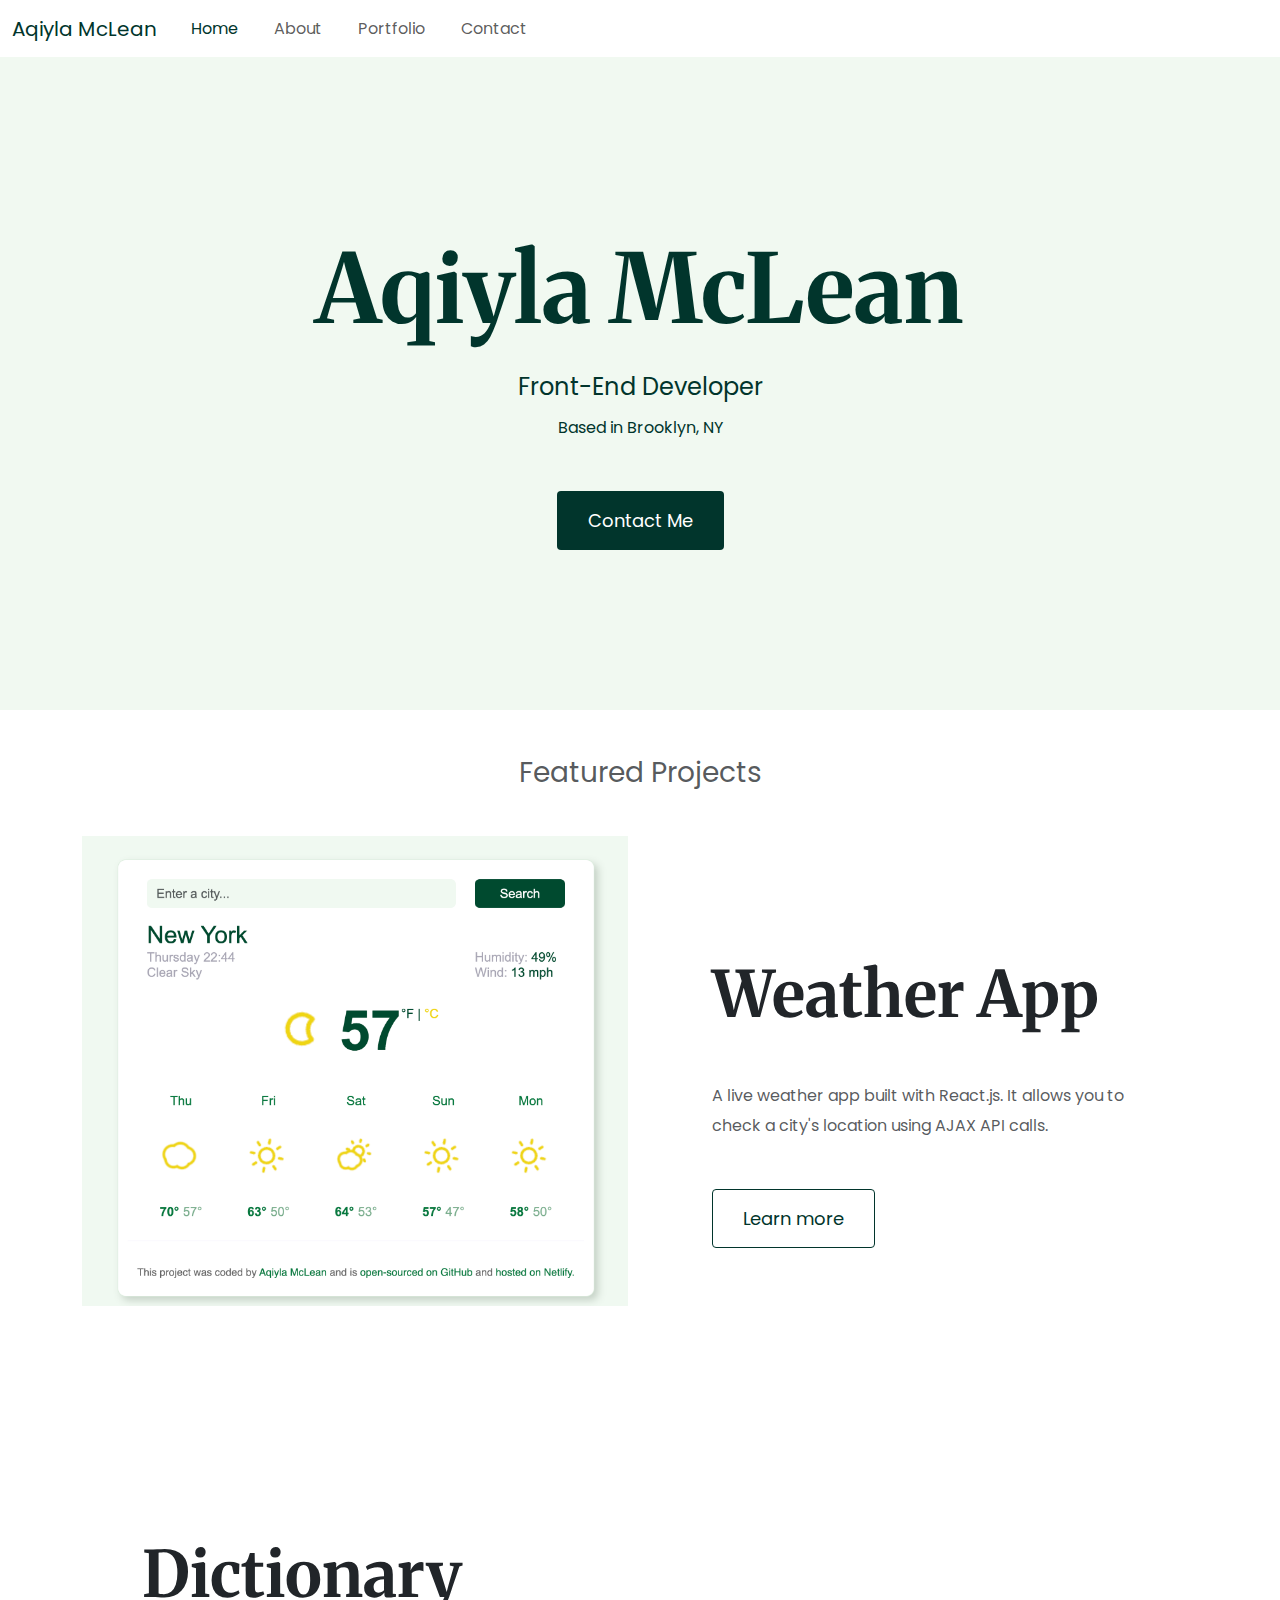
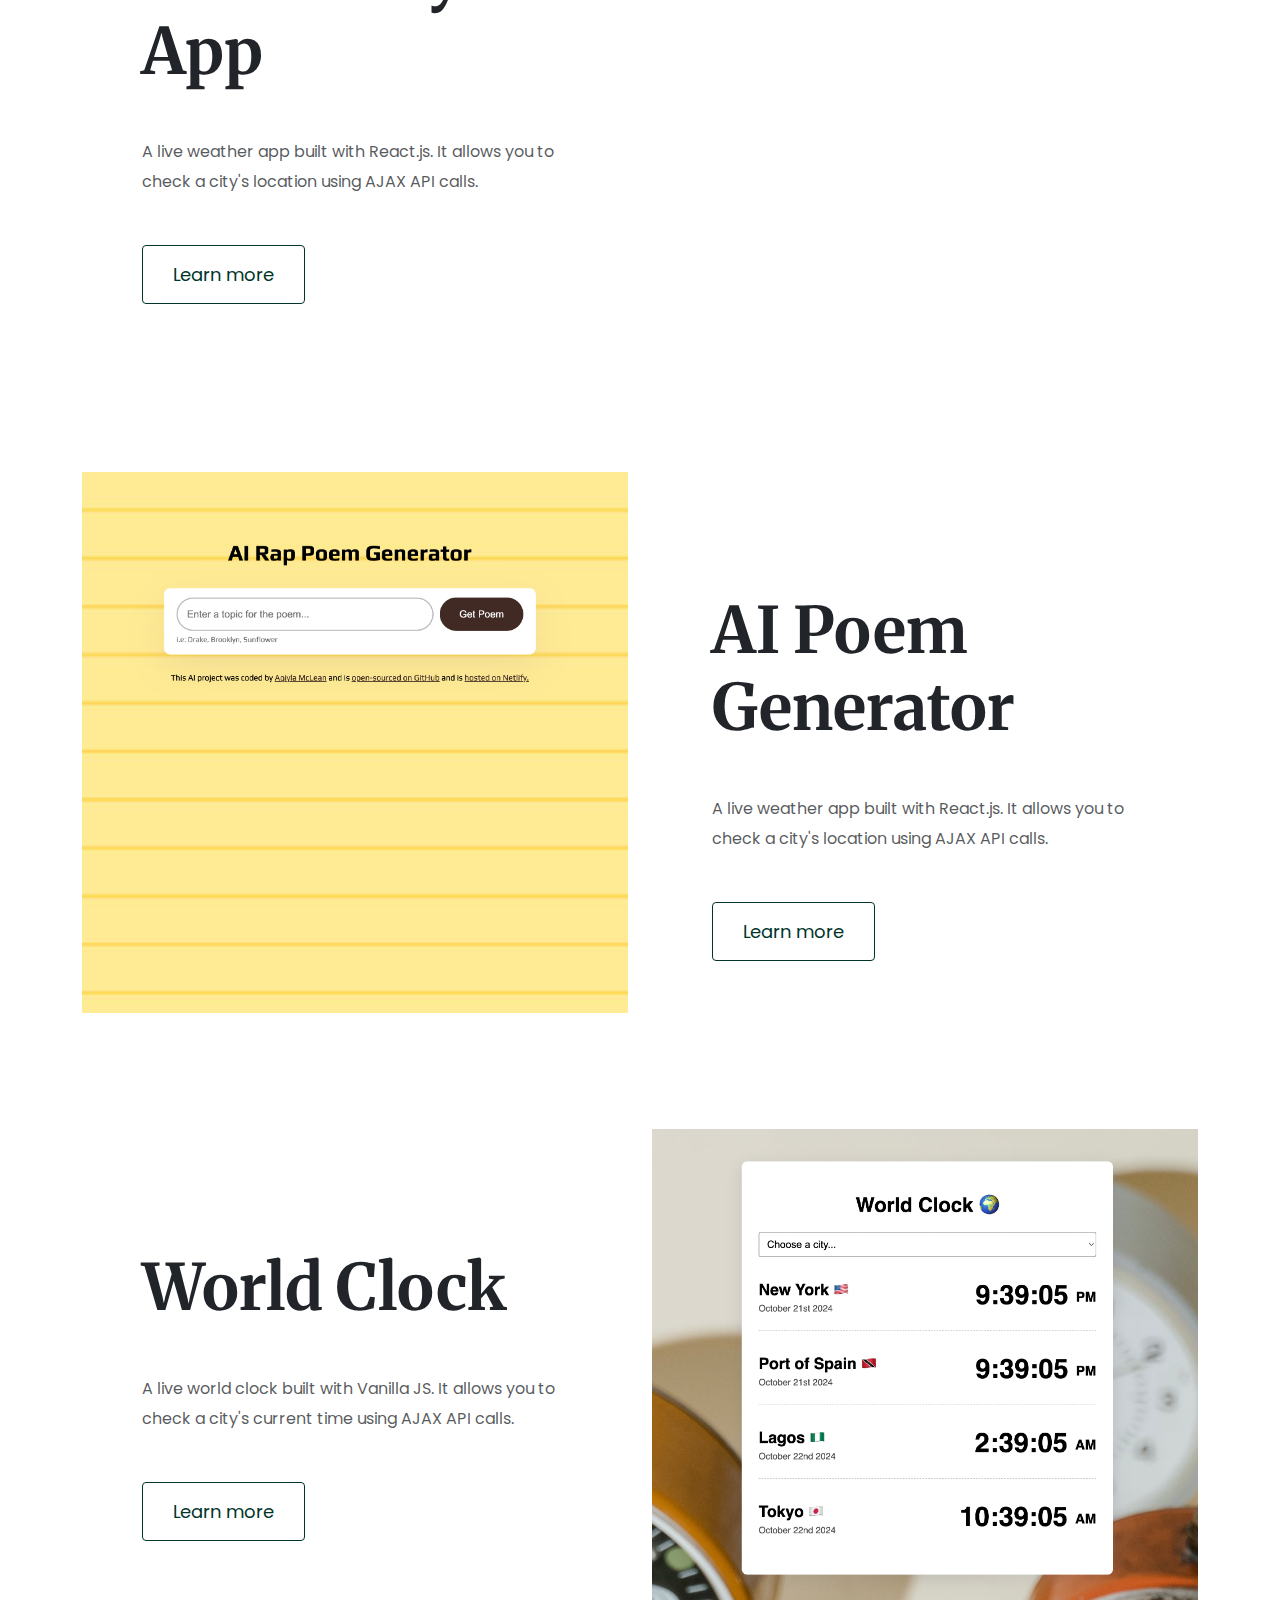
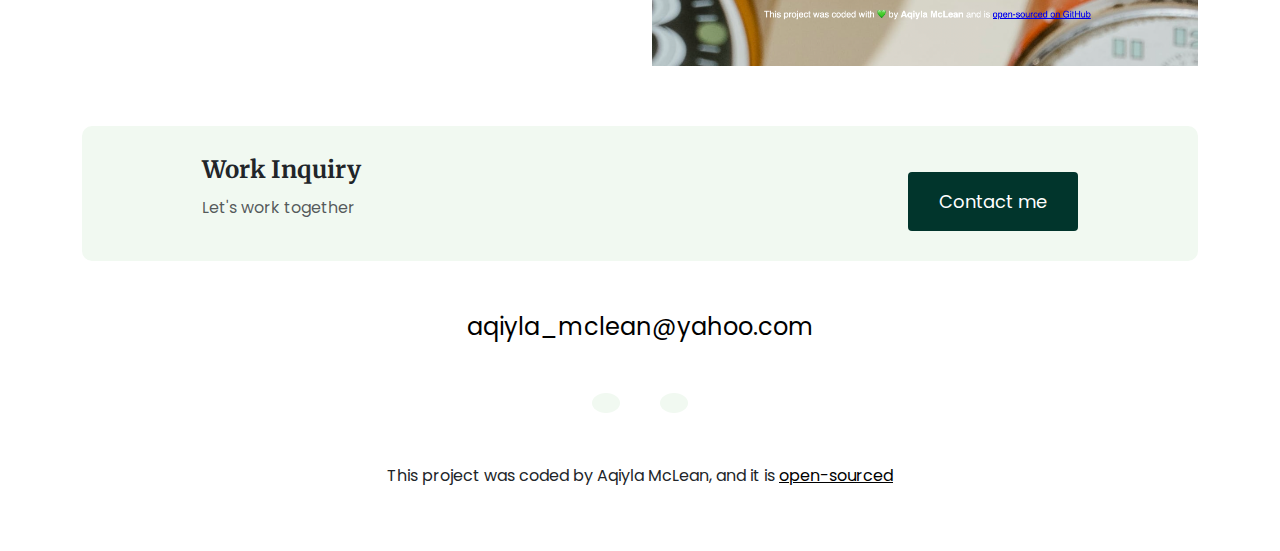
==== index.html @ f9fc3b9c "Updated btn class" ====
<!DOCTYPE html>
<html lang="en">
  <head>
    <meta charset="UTF-8" />
    <meta name="viewport" content="width=device-width, initial-scale=1.0" />
    <title>Front-end Developer - Aqiyla McLean</title>

    <link
      href="https://cdn.jsdelivr.net/npm/bootstrap@5.3.3/dist/css/bootstrap.min.css"
      rel="stylesheet"
      integrity="sha384-QWTKZyjpPEjISv5WaRU9OFeRpok6YctnYmDr5pNlyT2bRjXh0JMhjY6hW+ALEwIH"
      crossorigin="anonymous"
    />
    <link rel="preconnect" href="https://fonts.googleapis.com" />
    <link rel="preconnect" href="https://fonts.gstatic.com" crossorigin />
    <link
      href="https://fonts.googleapis.com/css2?family=Merriweather:wght@700&family=Poppins:wght@500;700&display=swap"
      rel="stylesheet"
    />
    <link rel="stylesheet" href="styles/portfolio.css" />

    <script
      src="https://cdn.jsdelivr.net/npm/bootstrap@5.3.3/dist/js/bootstrap.bundle.min.js"
      integrity="sha384-YvpcrYf0tY3lHB60NNkmXc5s9fDVZLESaAA55NDzOxhy9GkcIdslK1eN7N6jIeHz"
      crossorigin="anonymous"
    ></script>
    <script
      src="https://kit.fontawesome.com/39801ba069.js"
      crossorigin="anonymous"
    ></script>
  </head>
  <body>
    <nav class="navbar navbar-expand-lg bg-white">
      <div class="container-fluid">
        <a class="navbar-brand" href="/" title="Homepage">Aqiyla McLean</a>
        <button
          class="navbar-toggler"
          type="button"
          data-bs-toggle="collapse"
          data-bs-target="#navbarNav"
          aria-controls="navbarNav"
          aria-expanded="false"
          aria-label="Toggle navigation"
        >
          <span class="navbar-toggler-icon"></span>
        </button>
        <div class="collapse navbar-collapse" id="navbarNav">
          <ul class="navbar-nav">
            <li class="nav-item">
              <a
                class="nav-link active"
                aria-current="page"
                href="/"
                title="Homepage"
                >Home</a
              >
            </li>
            <li class="nav-item">
              <a class="nav-link" href="about.html" title="About Aqiyla"
                >About</a
              >
            </li>
            <li class="nav-item">
              <a
                class="nav-link"
                href="portfolio.html"
                title="Aqiyla's Portfolio"
                >Portfolio</a
              >
            </li>
            <li class="nav-item">
              <a class="nav-link" href="contact.html" title="Contact Aqiyla"
                >Contact</a
              >
            </li>
          </ul>
        </div>
      </div>
    </nav>
    <div class="hero">
      <h1>Aqiyla McLean</h1>
      <h2>Front-End Developer</h2>
      <p class="mb-5">Based in Brooklyn, NY</p>
      <div>
        <a href="/contact.html" class="btn btn-branding">Contact Me</a>
      </div>
    </div>
    <p class="text-center text-muted m-5 featured">Featured Projects</p>
    <div class="container">
      <div class="row mb-5">
        <div class="col d-none d-lg-block">
          <img src="images/weather-app.png" class="img-fluid" alt="" />
        </div>
        <div class="col">
          <div class="project-description">
            <h2 class="mb-5">Weather App</h2>
            <p class="mb-5 text-muted">
              A live weather app built with React.js. It allows you to check a
              city's location using AJAX API calls.
            </p>
            <a
              href="https://vocal-kashata-d266ed.netlify.app"
              class="btn btn-branding-outline"
              target="_blank"
              >Learn more</a
            >
          </div>
        </div>
      </div>
      <div class="row mb-5">
        <div class="col">
          <div class="project-description">
            <h2 class="mb-5">Dictionary App</h2>
            <p class="mb-5 text-muted">
              A live weather app built with React.js. It allows you to check a
              city's location using AJAX API calls.
            </p>
            <a href="/portfolio.html" class="btn btn-branding-outline"
              >Learn more</a
            >
          </div>
        </div>
        <div class="col d-none d-lg-block">
          <img src="images/dictionary-app.png" class="img-fluid" alt="" />
        </div>
      </div>
      <div class="row mb-5">
        <div class="col d-none d-lg-block">
          <img src="images/ai-poem.png" class="img-fluid" alt="" />
        </div>
        <div class="col">
          <div class="project-description">
            <h2 class="mb-5">AI Poem Generator</h2>
            <p class="mb-5 text-muted">
              A live weather app built with React.js. It allows you to check a
              city's location using AJAX API calls.
            </p>
            <a href="/portfolio.html" class="btn btn-branding-outline"
              >Learn more</a
            >
          </div>
        </div>
      </div>
      <div class="row mb-5">
        <div class="col">
          <div class="project-description">
            <h2 class="mb-5">World Clock</h2>
            <p class="mb-5 text-muted">
              A live world clock built with Vanilla JS. It allows you to check a
              city's current time using AJAX API calls.
            </p>
            <a href="/portfolio.html" class="btn btn-branding-outline"
              >Learn more</a
            >
          </div>
        </div>
        <div class="col d-none d-lg-block">
          <img src="images/world-clock.png" class="img-fluid" alt="" />
        </div>
      </div>
      <footer>
        <div class="contact-box justify-content-between mb-5 d-none d-md-flex">
          <div>
            <h4>Work Inquiry</h4>
            <p class="text-muted">Let's work together</p>
          </div>
          <div>
            <a
              href="/contact.html"
              class="btn btn-branding mt-3"
              title="Contact Aqiyla"
              >Contact me</a
            >
          </div>
        </div>
        <div class="d-flex justify-content-center mb-5">
          <a
            href="mailto:aqiyla_mclean@yahoo.com"
            class="email-link"
            title="Email Aqiyla"
            >aqiyla_mclean@yahoo.com</a
          >
        </div>
        <div class="social-links d-flex justify-content-center">
          <a
            href="https://www.linkedin.com/in/aqiyla-mclean-264b9a3a/"
            target="_blank"
            title="LinkedIn Profile"
            ><i class="fa-brands fa-linkedin"></i
          ></a>
          <a
            href="https://github.com/aqiyla"
            target="_blank"
            title="GitHub Profile"
            ><i class="fa-brands fa-github"></i
          ></a>
        </div>
        <p class="text-center mt-5">
          This project was coded by Aqiyla McLean, and it is
          <a
            href="https://github.com/aqiyla/final-portfolio-project"
            class="source-link"
            target="_blank"
            >open-sourced</a
          >
        </p>
      </footer>
    </div>
  </body>
</html>
---- styles/portfolio.css ----
:root {
  --branding-color: #01352c;
  --secondary-color: #f1f9f1;
  --heading-font-family: "Merriweather", serif;
  --default-font-family: "Poppins", sans-serif;
}

body {
  font-family: var(--default-font-family);
}

.navbar-brand {
  color: var(--branding-color);
}
.navbar-nav {
  font-family: var(--default-font-family);
}

.active {
  color: var(--branding-color) !important;
}

.nav-item {
  padding: 0 10px;
  line-height: 25px;
  display: inline-block;
}

h1,
h2,
h3,
h4 {
  font-family: var(--heading-font-family);
  font-weight: bold;
}

h1 {
  font-size: 96px;
  line-height: 1.5;
}

h2 {
  font-size: 64px;
}

p {
  font-weight: normal;
  font-size: 16px;
  line-height: 30px;
}

footer {
  margin: 60px 0;
}

footer .contact-box {
  background: var(--secondary-color);
  padding: 30px 120px;
  border-radius: 10px;
}

footer .contact-box p {
  margin: 0;
}

footer .email-link {
  text-decoration: none;
  color: black;
  font-size: 24px;
  text-align: center;
}

footer .email-link:hover {
  color: var(--branding-color);
}

footer .social-links a {
  margin: 0 20px;
  color: var(--branding-color);
  background: var(--secondary-color);
  padding: 10px 14px;
  border-radius: 50%;
  font-size: 18px;
  transition: all 100ms ease-in-out;
}

footer .social-links a:hover {
  color: white;
  background-color: var(--branding-color);
}

footer .source-link {
  color: black;
}

.hero {
  background: var(--secondary-color);
  text-align: center;
  color: var(--branding-color);
  padding: 160px 20px;
}

.hero h2 {
  font-family: var(--default-font-family);
  font-weight: normal;
  line-height: 1.5;
  font-size: 24px;
}

.btn-branding {
  background: var(--branding-color);
  border-radius: 4px;
  color: white;
  font-size: 18px;
  line-height: 27px;
  padding: 15px 30px;
}

.btn-branding-outline {
  color: var(--branding-color);
  border: 1px solid var(--branding-color);
  border-radius: 4px;
  font-size: 18px;
  line-height: 27px;
  padding: 15px 30px;
}

.featured {
  font-size: 28px;
}

.project-description {
  padding: 120px 60px;
}

@media (max-width: 900px) {
  h1 {
    font-size: 44px;
    line-height: 2;
  }

  h2 {
    font-size: 44px;
  }

  p {
    font-size: 14px;
  }

  .hero {
    padding: 80px 20px;
  }

  .hero h2 {
    font-size: 18px;
  }

  .hero p {
    font-size: 14px;
  }

  .feat {
    font-size: 18px;
  }

  .project-description {
    padding: 0;
    text-align: center;
  }
}

.about-section {
  background-color: var(--secondary-color);
  text-align: center;
  padding: 160px 20px;
  min-height: 100vh;
}

.about-section h1 {
  font-size: 64px;
  line-height: 80px;
}

.about-section h2 {
  font-family: var(--default-font-family);
  font-size: 24px;
}

.about-section-content {
  margin: 30px;
}

@media (max-width: 900px) {
  .about-section {
    text-align: center;
    padding: 0;
  }

  .about-section h1 {
    font-size: 44px;
    line-height: 1.5;
  }
}

.content-hero {
  background: var(--secondary-color);
  text-align: center;
  color: var(--branding-color);
  padding: 60px 20px;
}

.content-hero h1 {
  font-size: 64px;
}
.content-hero h2 {
  font-family: var(--default-font-family);
  font-size: 36px;
}

.content-container img {
  padding: 60px 20px;
}

.content-container h3 {
  font-family: var(--default-font-family);
  font-size: 24px;
  margin: 20px 0 0;
  line-height: 1.5;
}

.content-container p {
  font-size: 14px;
}

.contact-page {
  background: var(--secondary-color);
  color: black;
  text-align: center;
  padding: 80px 20px;
}

.contact-page a {
  color: var(--branding-color);
  text-decoration: none;
}

@media (max-width: 900px) {
  .content-hero h1 {
    font-size: 40px;
  }

  .content-hero h2 {
    font-size: 18px;
  }
}
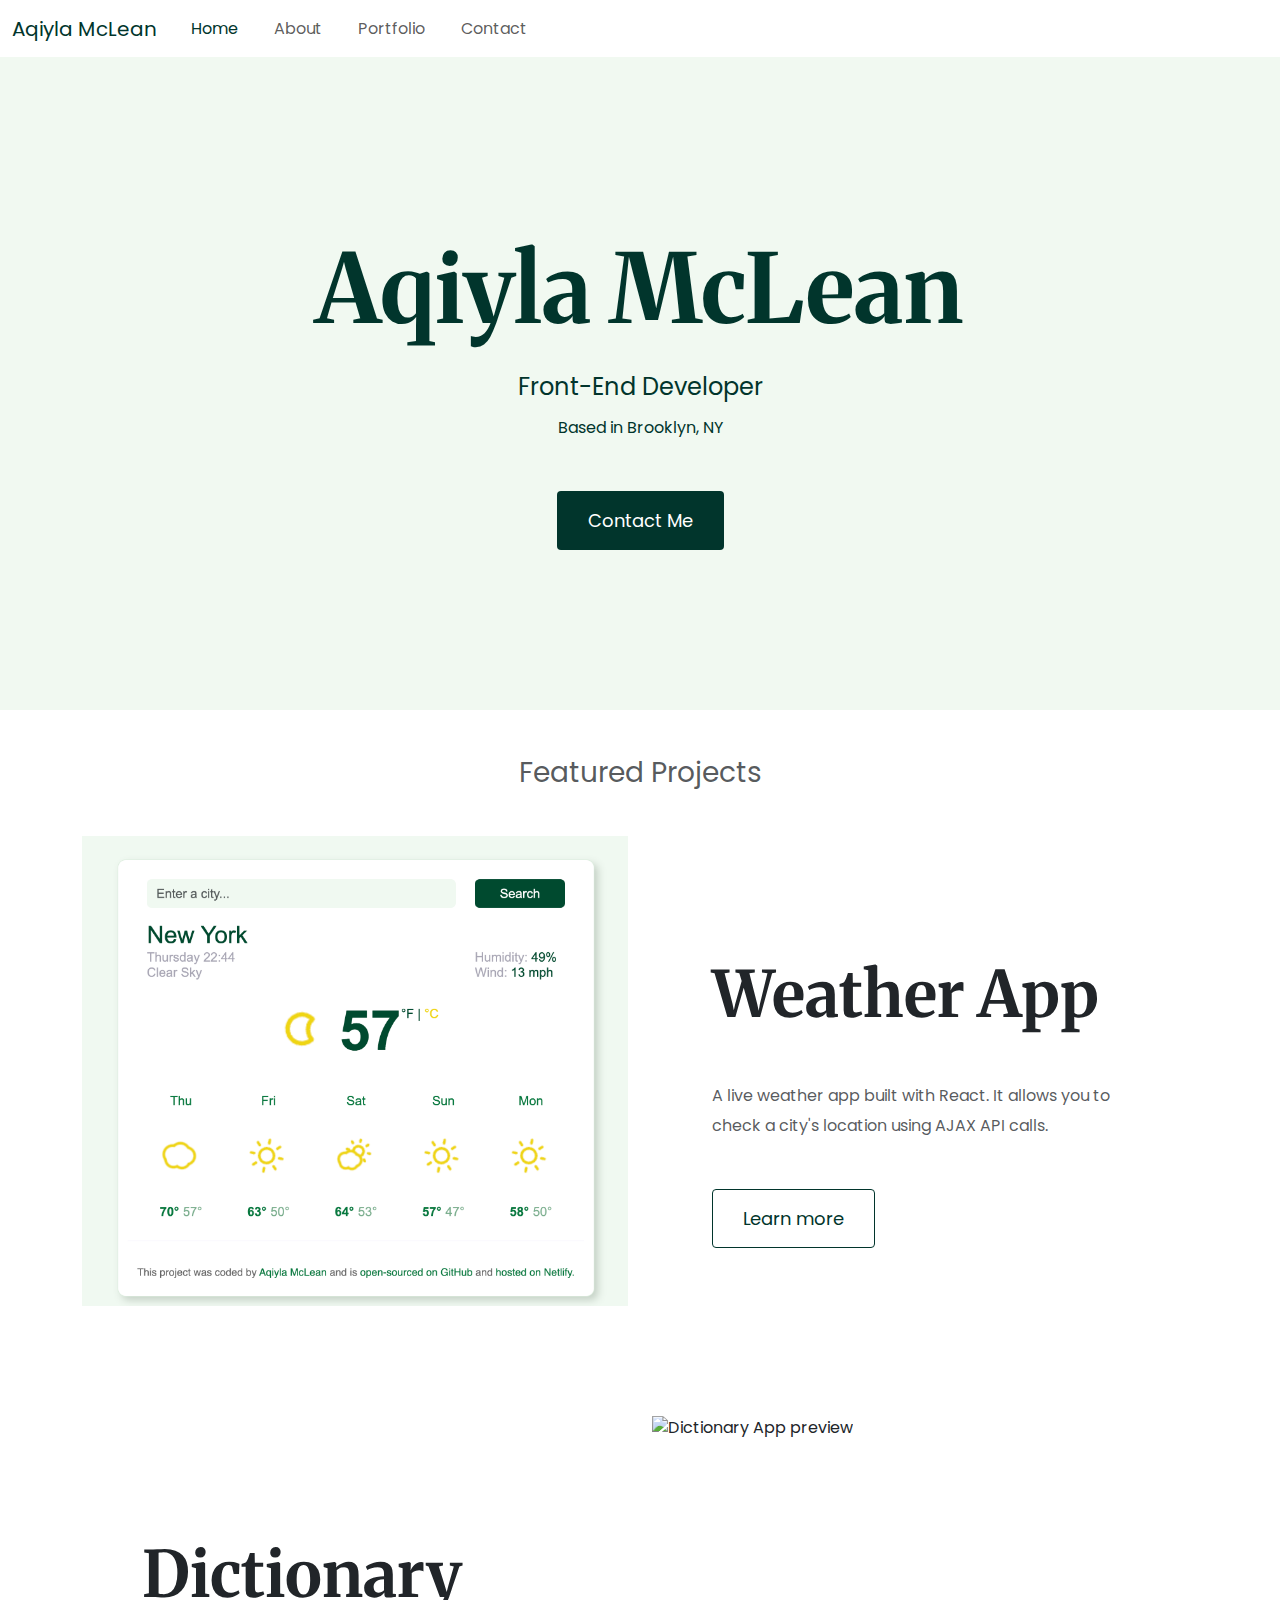
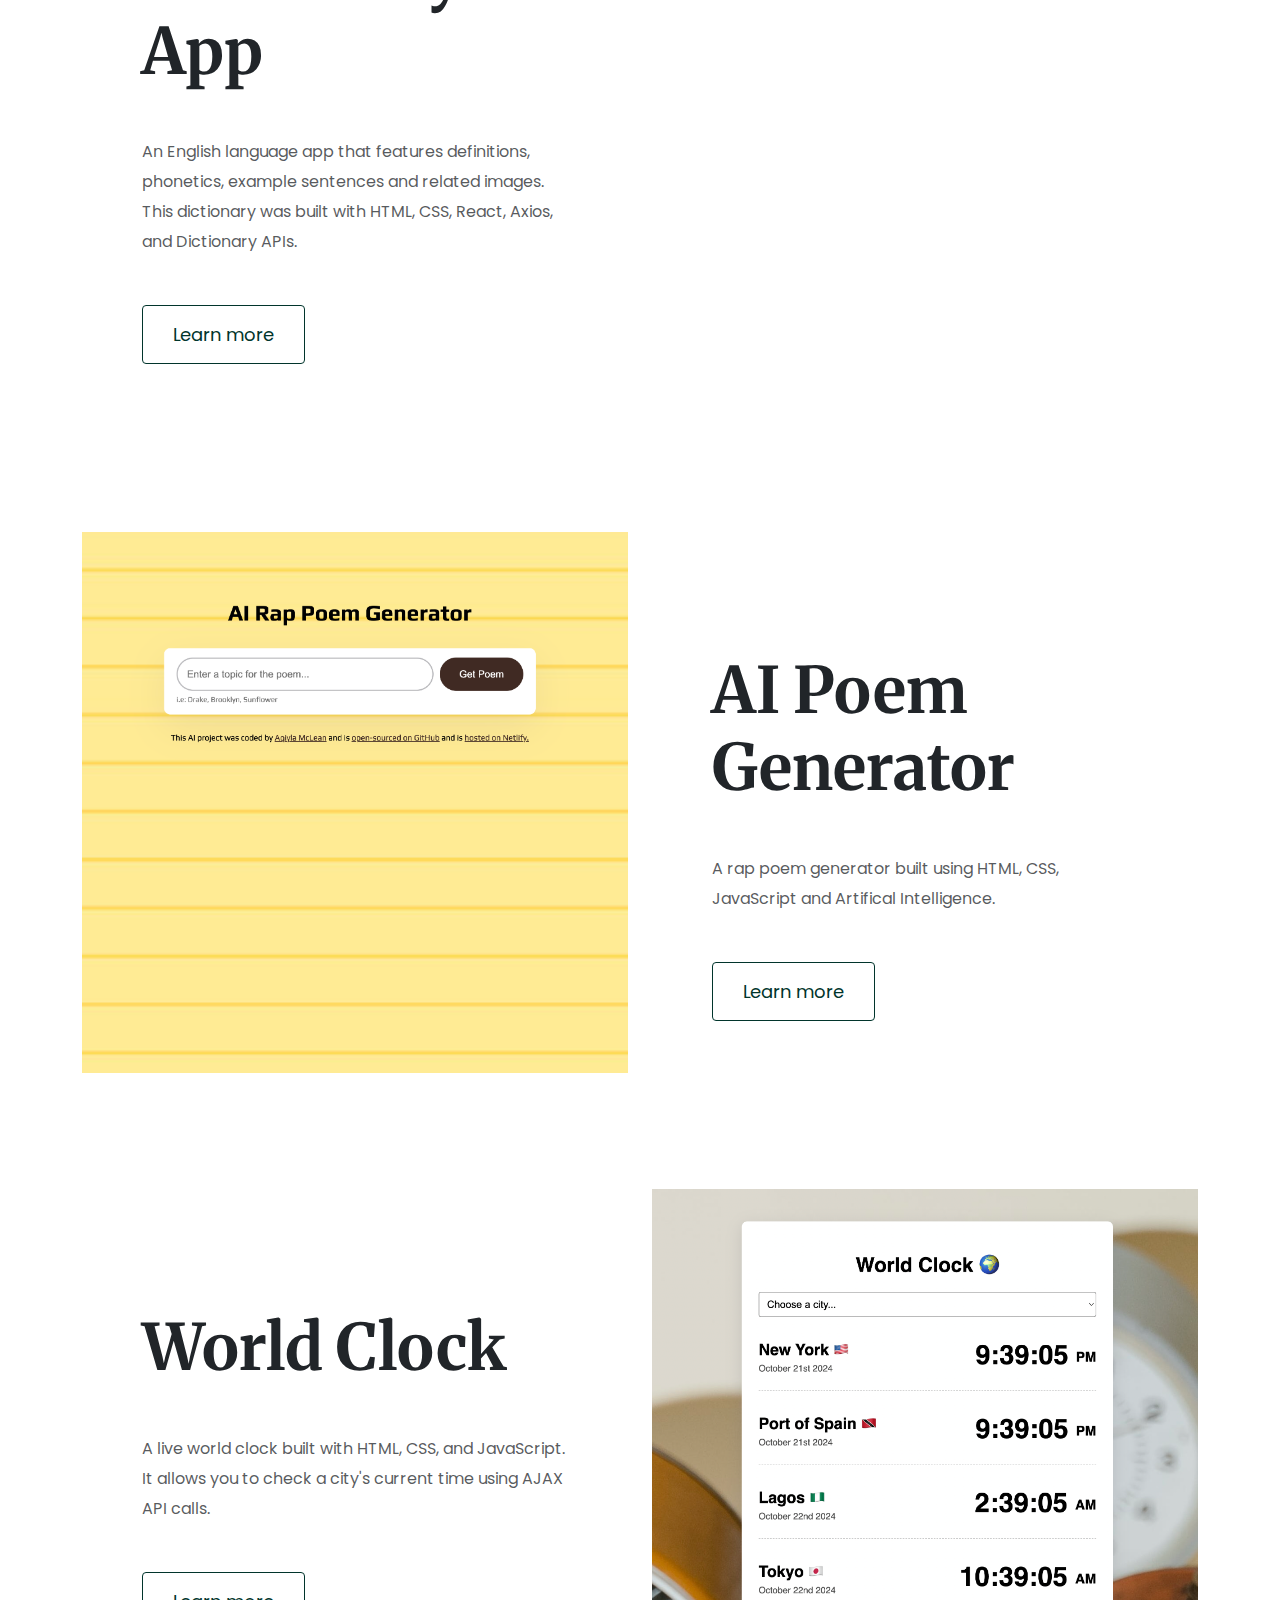
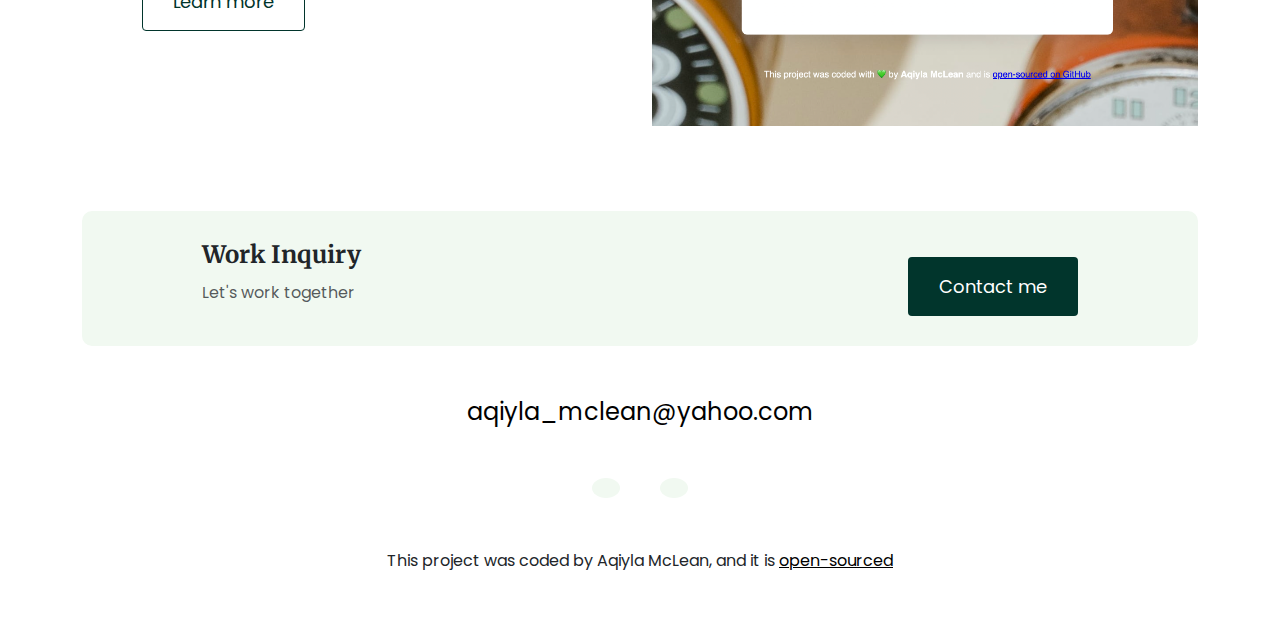
==== commit 614b35ab: "Made website SEO friendly" ====
--- a/index.html
+++ b/index.html
@@ -3,6 +3,10 @@
   <head>
     <meta charset="UTF-8" />
     <meta name="viewport" content="width=device-width, initial-scale=1.0" />
+    <meta
+      name="description"
+      content="Aqiyla is a Front-end Developer based in Brooklyn, NY."
+    />
     <title>Front-end Developer - Aqiyla McLean</title>
 
     <link
@@ -82,20 +86,26 @@
       <h2>Front-End Developer</h2>
       <p class="mb-5">Based in Brooklyn, NY</p>
       <div>
-        <a href="/contact.html" class="btn btn-branding">Contact Me</a>
+        <a href="/contact.html" class="btn btn-branding" title="Contact Aqiyla"
+          >Contact Me</a
+        >
       </div>
     </div>
     <p class="text-center text-muted m-5 featured">Featured Projects</p>
     <div class="container">
       <div class="row mb-5">
         <div class="col d-none d-lg-block">
-          <img src="images/weather-app.png" class="img-fluid" alt="" />
+          <img
+            src="images/weather-app.png"
+            class="img-fluid"
+            alt="Weather App preview"
+          />
         </div>
         <div class="col">
           <div class="project-description">
             <h2 class="mb-5">Weather App</h2>
             <p class="mb-5 text-muted">
-              A live weather app built with React.js. It allows you to check a
+              A live weather app built with React. It allows you to check a
               city's location using AJAX API calls.
             </p>
             <a
@@ -112,30 +122,45 @@
           <div class="project-description">
             <h2 class="mb-5">Dictionary App</h2>
             <p class="mb-5 text-muted">
-              A live weather app built with React.js. It allows you to check a
-              city's location using AJAX API calls.
-            </p>
-            <a href="/portfolio.html" class="btn btn-branding-outline"
-              >Learn more</a
-            >
-          </div>
-        </div>
-        <div class="col d-none d-lg-block">
-          <img src="images/dictionary-app.png" class="img-fluid" alt="" />
-        </div>
-      </div>
-      <div class="row mb-5">
-        <div class="col d-none d-lg-block">
-          <img src="images/ai-poem.png" class="img-fluid" alt="" />
+              An English language app that features definitions, phonetics,
+              example sentences and related images. This dictionary was built
+              with HTML, CSS, React, Axios, and Dictionary APIs.
+            </p>
+            <a
+              href="https://snazzy-madeleine-6327bd.netlify.app/"
+              class="btn btn-branding-outline"
+              target="_blank"
+              >Learn more</a
+            >
+          </div>
+        </div>
+        <div class="col d-none d-lg-block">
+          <img
+            src="images/dictionary-app.png"
+            class="img-fluid"
+            alt="Dictionary App preview"
+          />
+        </div>
+      </div>
+      <div class="row mb-5">
+        <div class="col d-none d-lg-block">
+          <img
+            src="images/ai-poem.png"
+            class="img-fluid"
+            alt="AI Poem preview"
+          />
         </div>
         <div class="col">
           <div class="project-description">
             <h2 class="mb-5">AI Poem Generator</h2>
             <p class="mb-5 text-muted">
-              A live weather app built with React.js. It allows you to check a
-              city's location using AJAX API calls.
-            </p>
-            <a href="/portfolio.html" class="btn btn-branding-outline"
+              A rap poem generator built using HTML, CSS, JavaScript and
+              Artifical Intelligence.
+            </p>
+            <a
+              href="https://ai-rap-poem-generator.netlify.app/"
+              class="btn btn-branding-outline"
+              target="_blank"
               >Learn more</a
             >
           </div>
@@ -146,16 +171,23 @@
           <div class="project-description">
             <h2 class="mb-5">World Clock</h2>
             <p class="mb-5 text-muted">
-              A live world clock built with Vanilla JS. It allows you to check a
-              city's current time using AJAX API calls.
-            </p>
-            <a href="/portfolio.html" class="btn btn-branding-outline"
-              >Learn more</a
-            >
-          </div>
-        </div>
-        <div class="col d-none d-lg-block">
-          <img src="images/world-clock.png" class="img-fluid" alt="" />
+              A live world clock built with HTML, CSS, and JavaScript. It allows
+              you to check a city's current time using AJAX API calls.
+            </p>
+            <a
+              href="https://my-world-clock-scproject.netlify.app/"
+              class="btn btn-branding-outline"
+              target="_blank"
+              >Learn more</a
+            >
+          </div>
+        </div>
+        <div class="col d-none d-lg-block">
+          <img
+            src="images/world-clock.png"
+            class="img-fluid"
+            alt="World Clock preview"
+          />
         </div>
       </div>
       <footer>
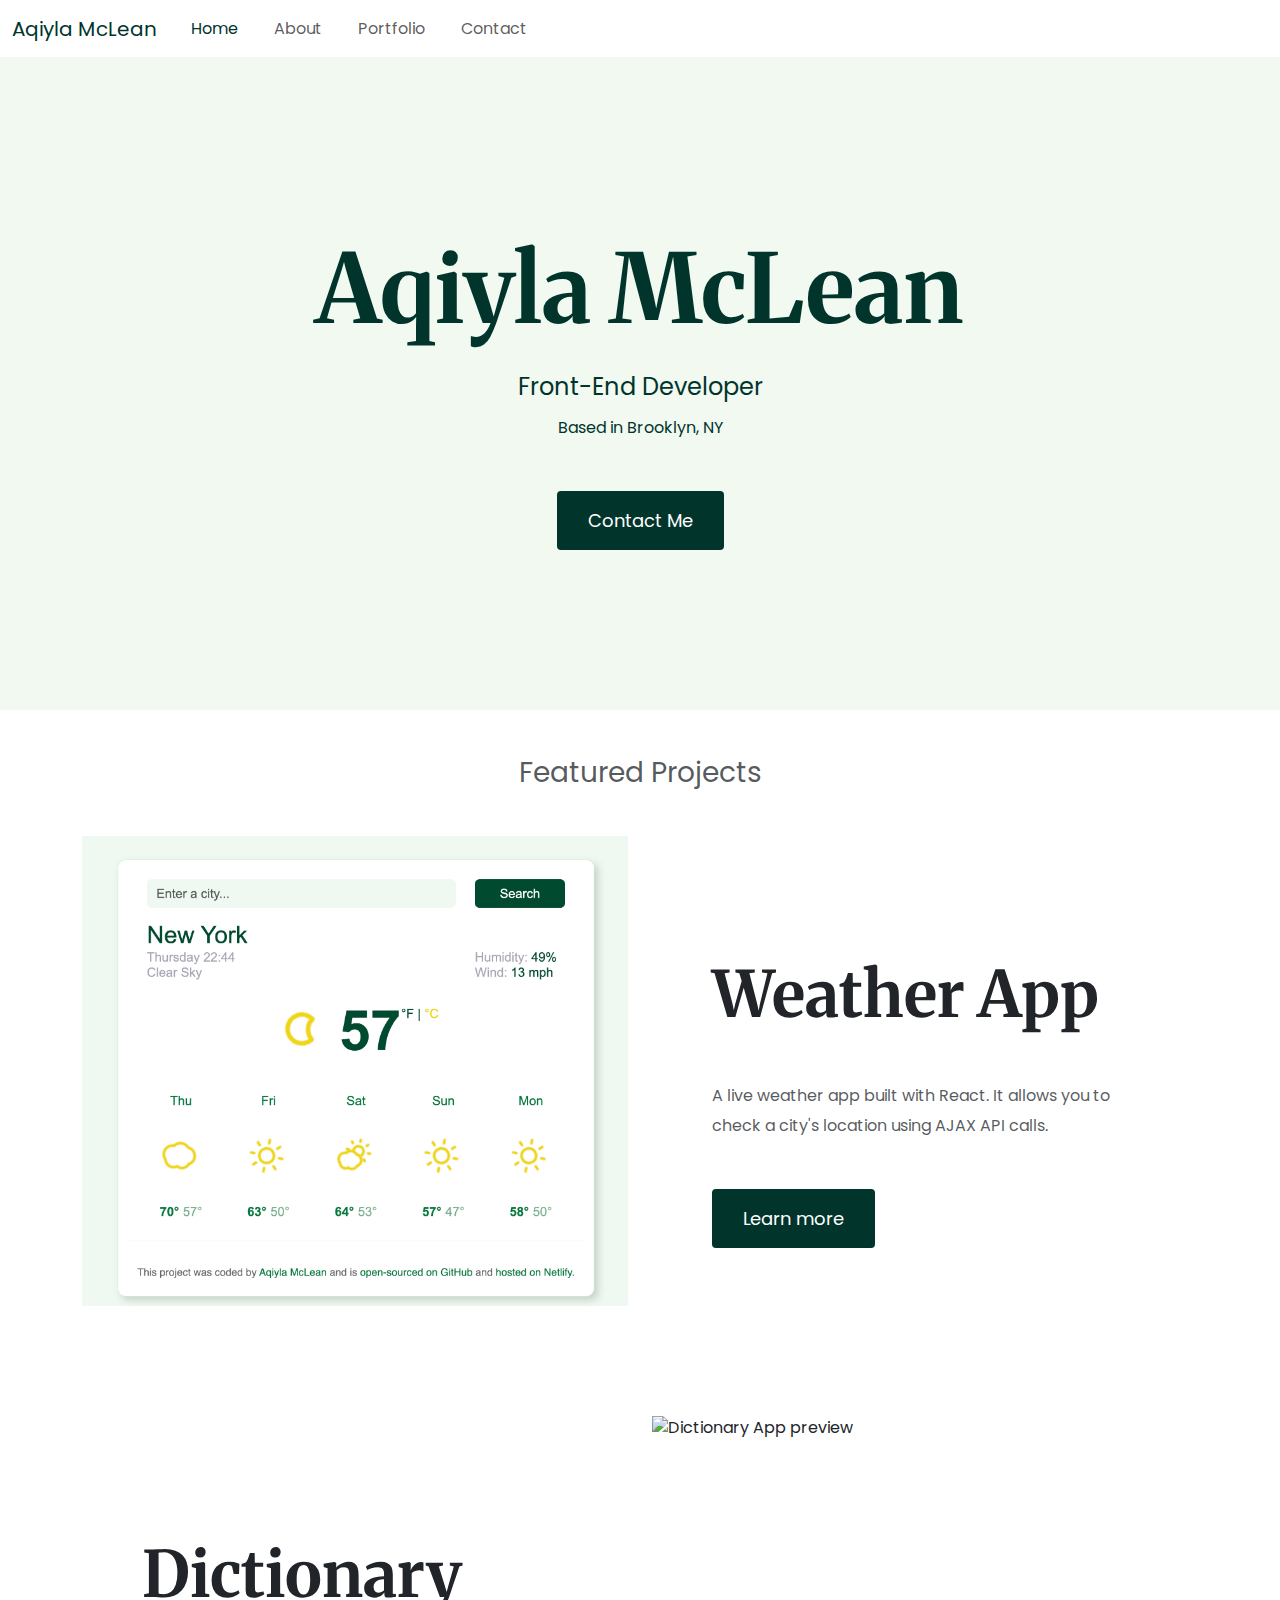
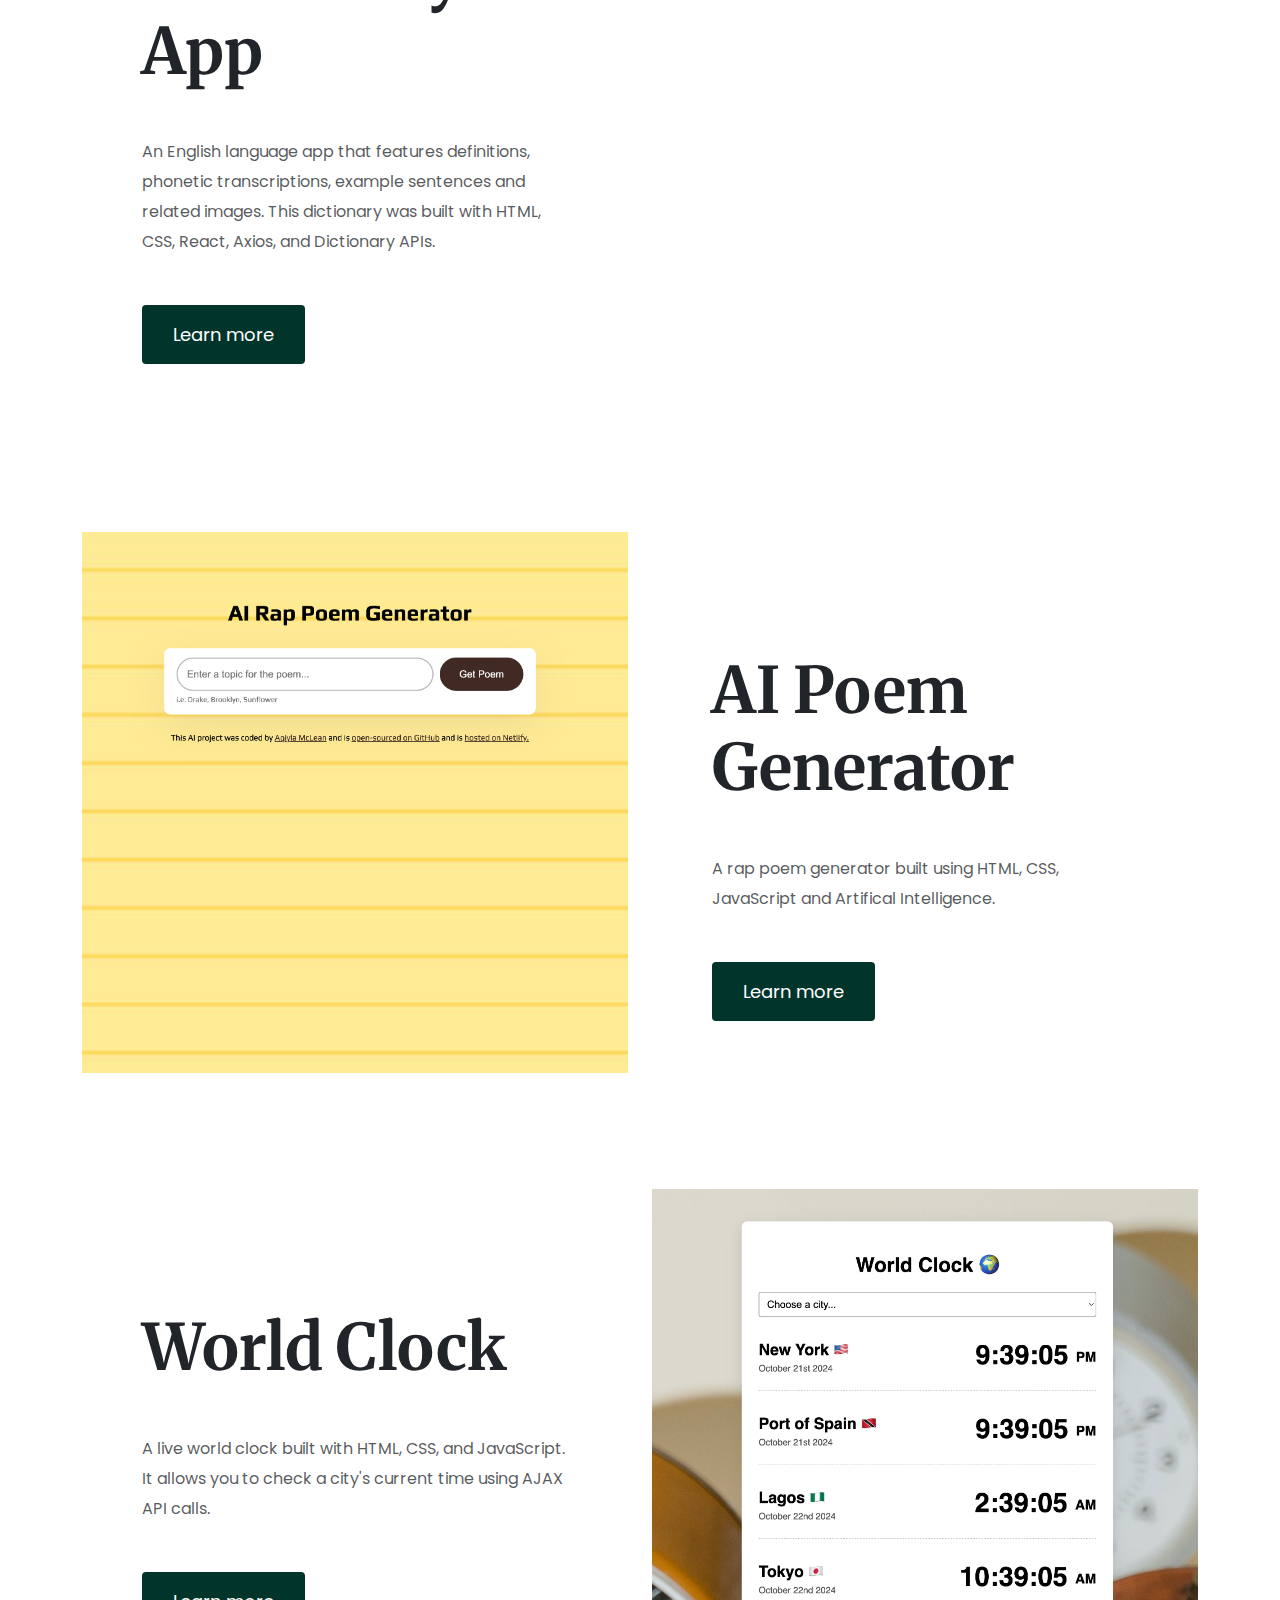
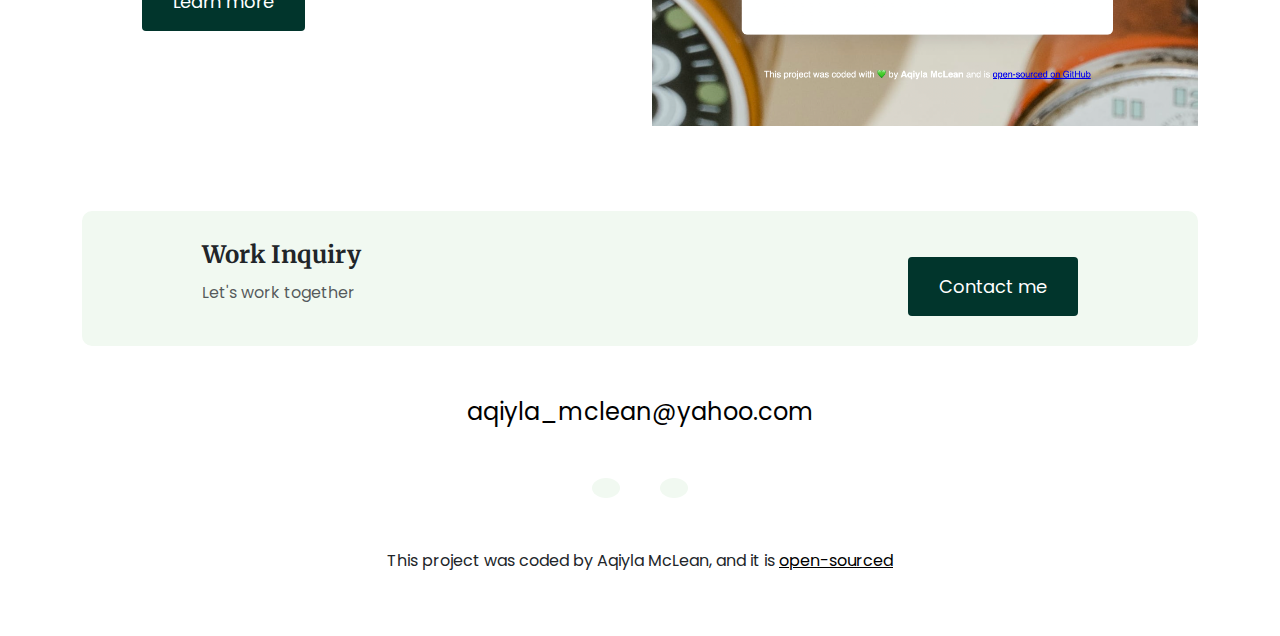
==== commit 6f26611f: "Rewrote about me story" ====
--- a/index.html
+++ b/index.html
@@ -110,7 +110,7 @@
             </p>
             <a
               href="https://vocal-kashata-d266ed.netlify.app"
-              class="btn btn-branding-outline"
+              class="btn btn-branding"
               target="_blank"
               >Learn more</a
             >
@@ -122,13 +122,14 @@
           <div class="project-description">
             <h2 class="mb-5">Dictionary App</h2>
             <p class="mb-5 text-muted">
-              An English language app that features definitions, phonetics,
-              example sentences and related images. This dictionary was built
-              with HTML, CSS, React, Axios, and Dictionary APIs.
+              An English language app that features definitions, phonetic
+              transcriptions, example sentences and related images. This
+              dictionary was built with HTML, CSS, React, Axios, and Dictionary
+              APIs.
             </p>
             <a
               href="https://snazzy-madeleine-6327bd.netlify.app/"
-              class="btn btn-branding-outline"
+              class="btn btn-branding"
               target="_blank"
               >Learn more</a
             >
@@ -159,7 +160,7 @@
             </p>
             <a
               href="https://ai-rap-poem-generator.netlify.app/"
-              class="btn btn-branding-outline"
+              class="btn btn-branding"
               target="_blank"
               >Learn more</a
             >
@@ -176,7 +177,7 @@
             </p>
             <a
               href="https://my-world-clock-scproject.netlify.app/"
-              class="btn btn-branding-outline"
+              class="btn btn-branding"
               target="_blank"
               >Learn more</a
             >
--- a/styles/portfolio.css
+++ b/styles/portfolio.css
@@ -116,15 +116,6 @@
   padding: 15px 30px;
 }
 
-.btn-branding-outline {
-  color: var(--branding-color);
-  border: 1px solid var(--branding-color);
-  border-radius: 4px;
-  font-size: 18px;
-  line-height: 27px;
-  padding: 15px 30px;
-}
-
 .featured {
   font-size: 28px;
 }
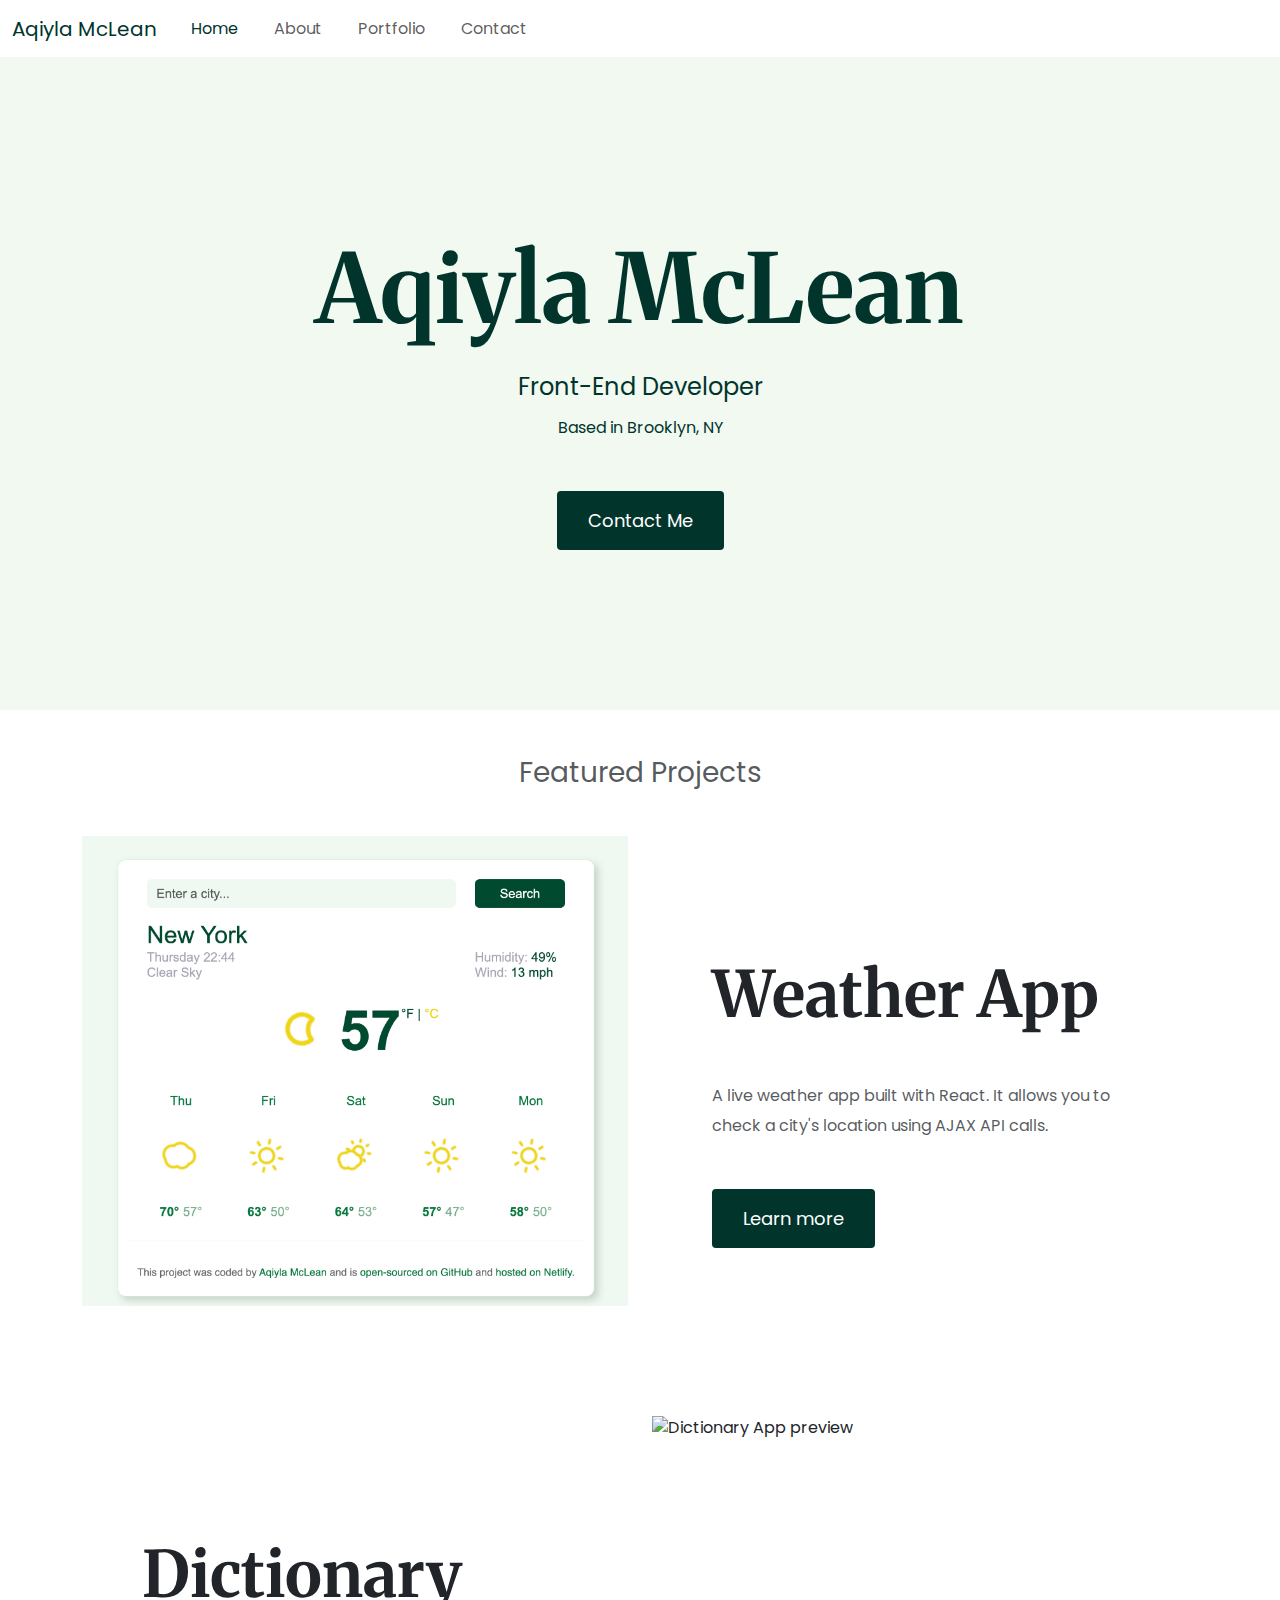
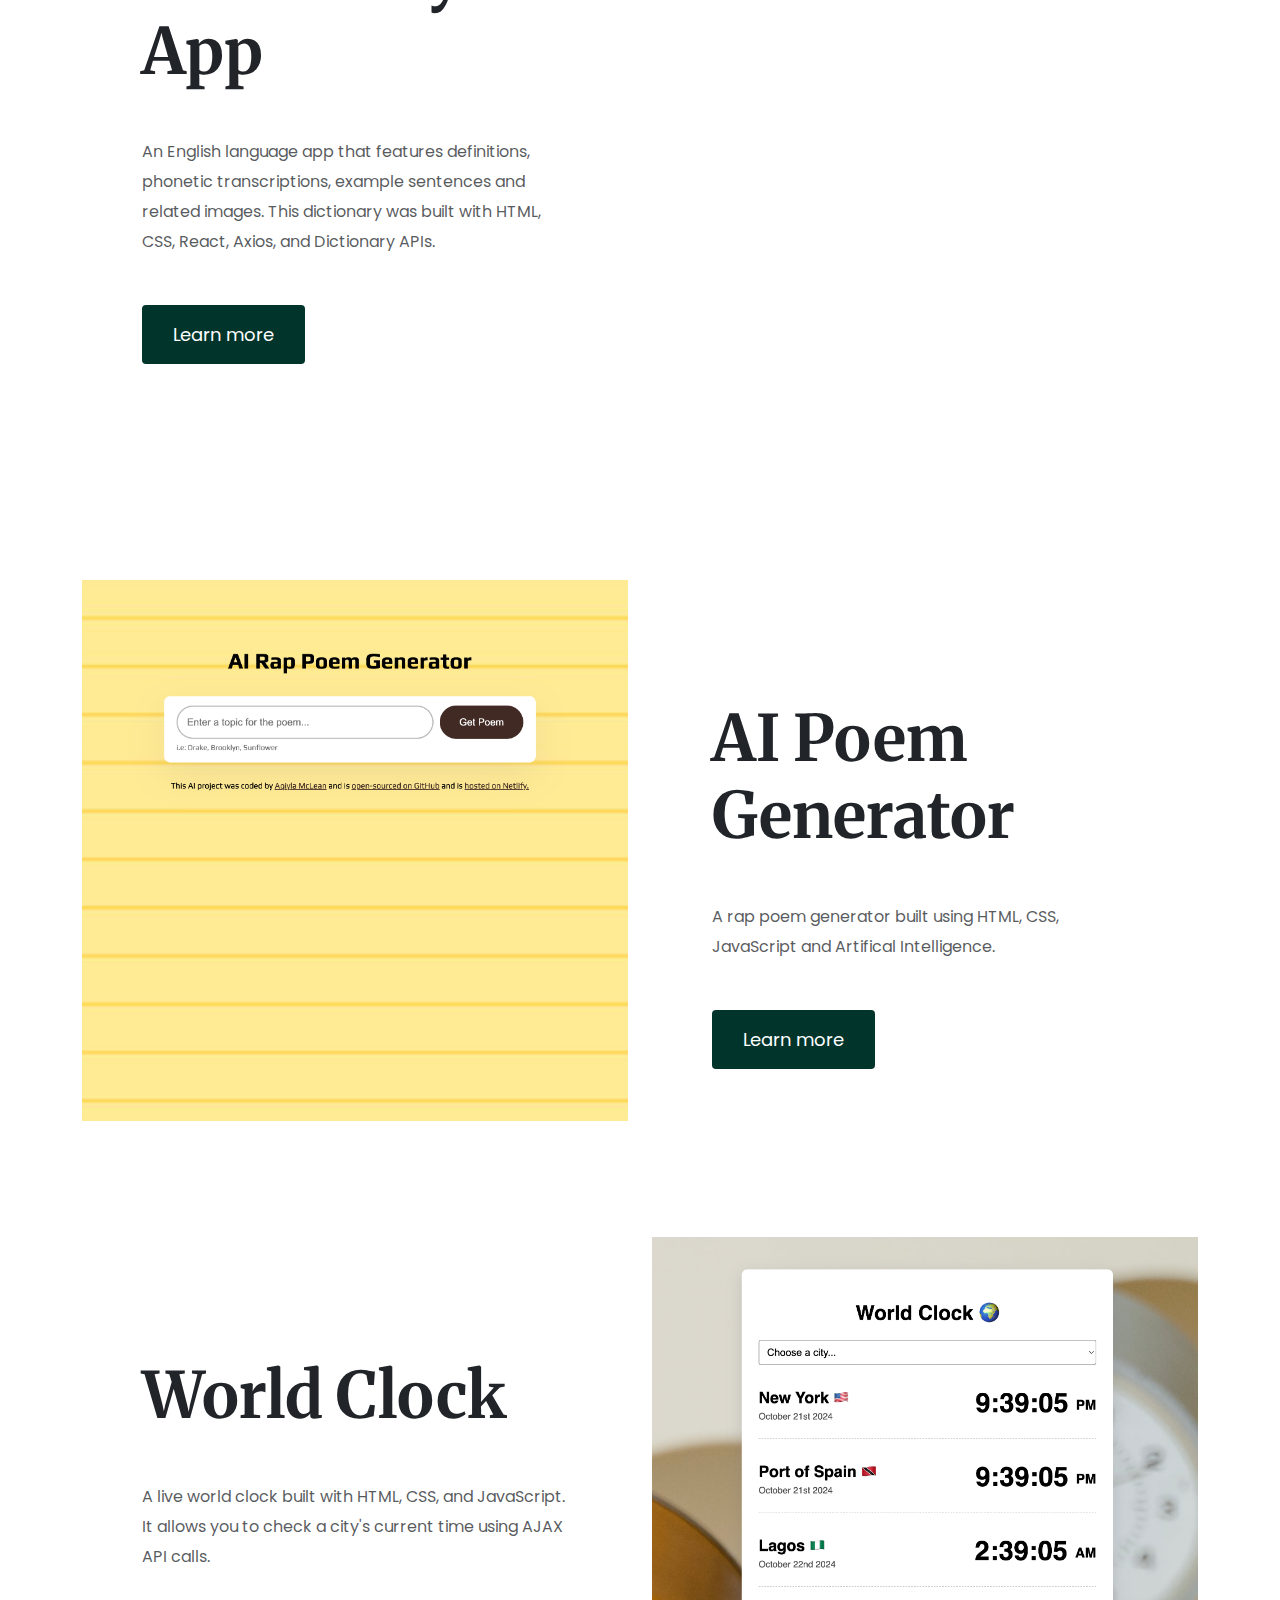
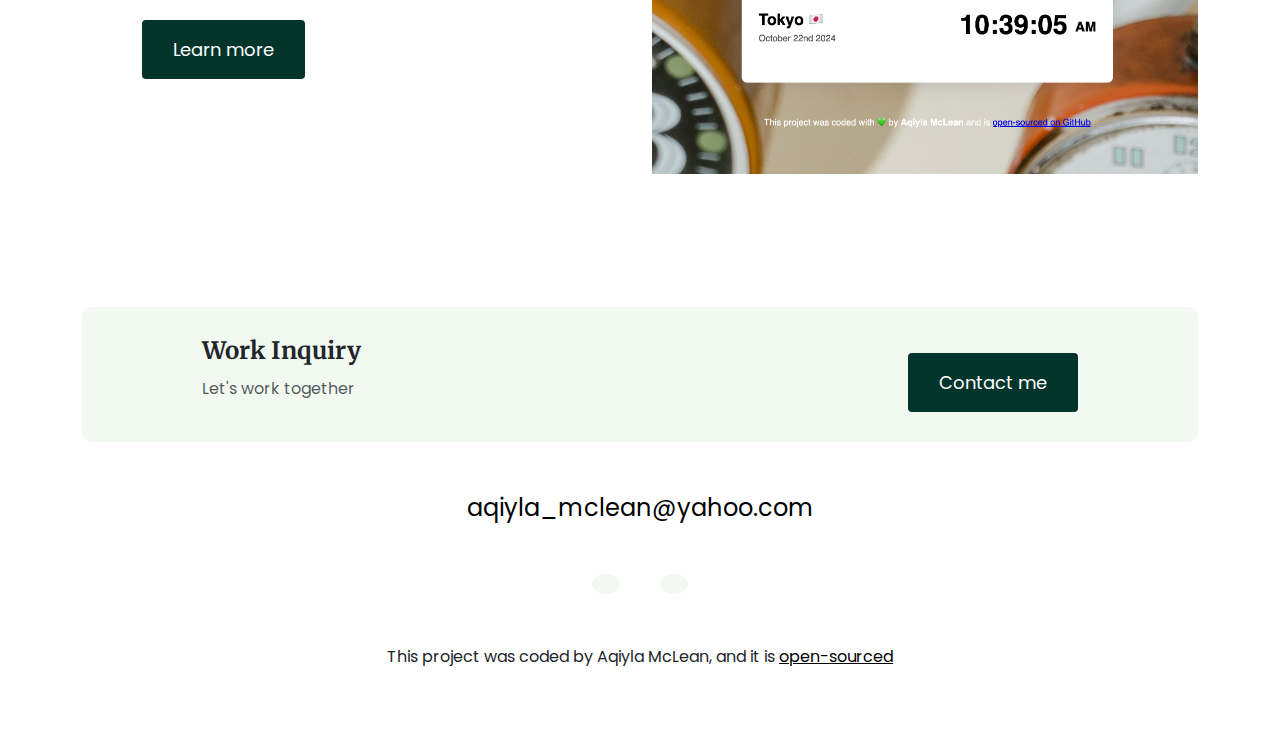
==== commit 3409340e: "Updated columns and classes on index page" ====
--- a/index.html
+++ b/index.html
@@ -91,17 +91,19 @@
         >
       </div>
     </div>
-    <p class="text-center text-muted m-5 featured">Featured Projects</p>
+    <div class="featured text-center text-muted m-5">
+      <p>Featured Projects</p>
+    </div>
     <div class="container">
       <div class="row mb-5">
-        <div class="col d-none d-lg-block">
+        <div class="col-md-6 mb-5">
           <img
             src="images/weather-app.png"
             class="img-fluid"
             alt="Weather App preview"
           />
         </div>
-        <div class="col">
+        <div class="col-md-6">
           <div class="project-description">
             <h2 class="mb-5">Weather App</h2>
             <p class="mb-5 text-muted">
@@ -118,7 +120,7 @@
         </div>
       </div>
       <div class="row mb-5">
-        <div class="col">
+        <div class="col-md-6 mb-5">
           <div class="project-description">
             <h2 class="mb-5">Dictionary App</h2>
             <p class="mb-5 text-muted">
@@ -135,7 +137,7 @@
             >
           </div>
         </div>
-        <div class="col d-none d-lg-block">
+        <div class="col-md-6">
           <img
             src="images/dictionary-app.png"
             class="img-fluid"
@@ -144,14 +146,14 @@
         </div>
       </div>
       <div class="row mb-5">
-        <div class="col d-none d-lg-block">
+        <div class="col-md-6 mb-5">
           <img
             src="images/ai-poem.png"
             class="img-fluid"
             alt="AI Poem preview"
           />
         </div>
-        <div class="col">
+        <div class="col-md-6">
           <div class="project-description">
             <h2 class="mb-5">AI Poem Generator</h2>
             <p class="mb-5 text-muted">
@@ -168,7 +170,7 @@
         </div>
       </div>
       <div class="row mb-5">
-        <div class="col">
+        <div class="col-md-6 mb-5">
           <div class="project-description">
             <h2 class="mb-5">World Clock</h2>
             <p class="mb-5 text-muted">
@@ -183,7 +185,7 @@
             >
           </div>
         </div>
-        <div class="col d-none d-lg-block">
+        <div class="col-md-6">
           <img
             src="images/world-clock.png"
             class="img-fluid"
--- a/styles/portfolio.css
+++ b/styles/portfolio.css
@@ -116,7 +116,7 @@
   padding: 15px 30px;
 }
 
-.featured {
+.featured p {
   font-size: 28px;
 }
 
@@ -150,7 +150,7 @@
     font-size: 14px;
   }
 
-  .feat {
+  .featured p {
     font-size: 18px;
   }
 
@@ -168,6 +168,7 @@
 }
 
 .about-section h1 {
+  color: var(--branding-color);
   font-size: 64px;
   line-height: 80px;
 }
@@ -202,6 +203,7 @@
 
 .content-hero h1 {
   font-size: 64px;
+  color: var(--branding-color);
 }
 .content-hero h2 {
   font-family: var(--default-font-family);
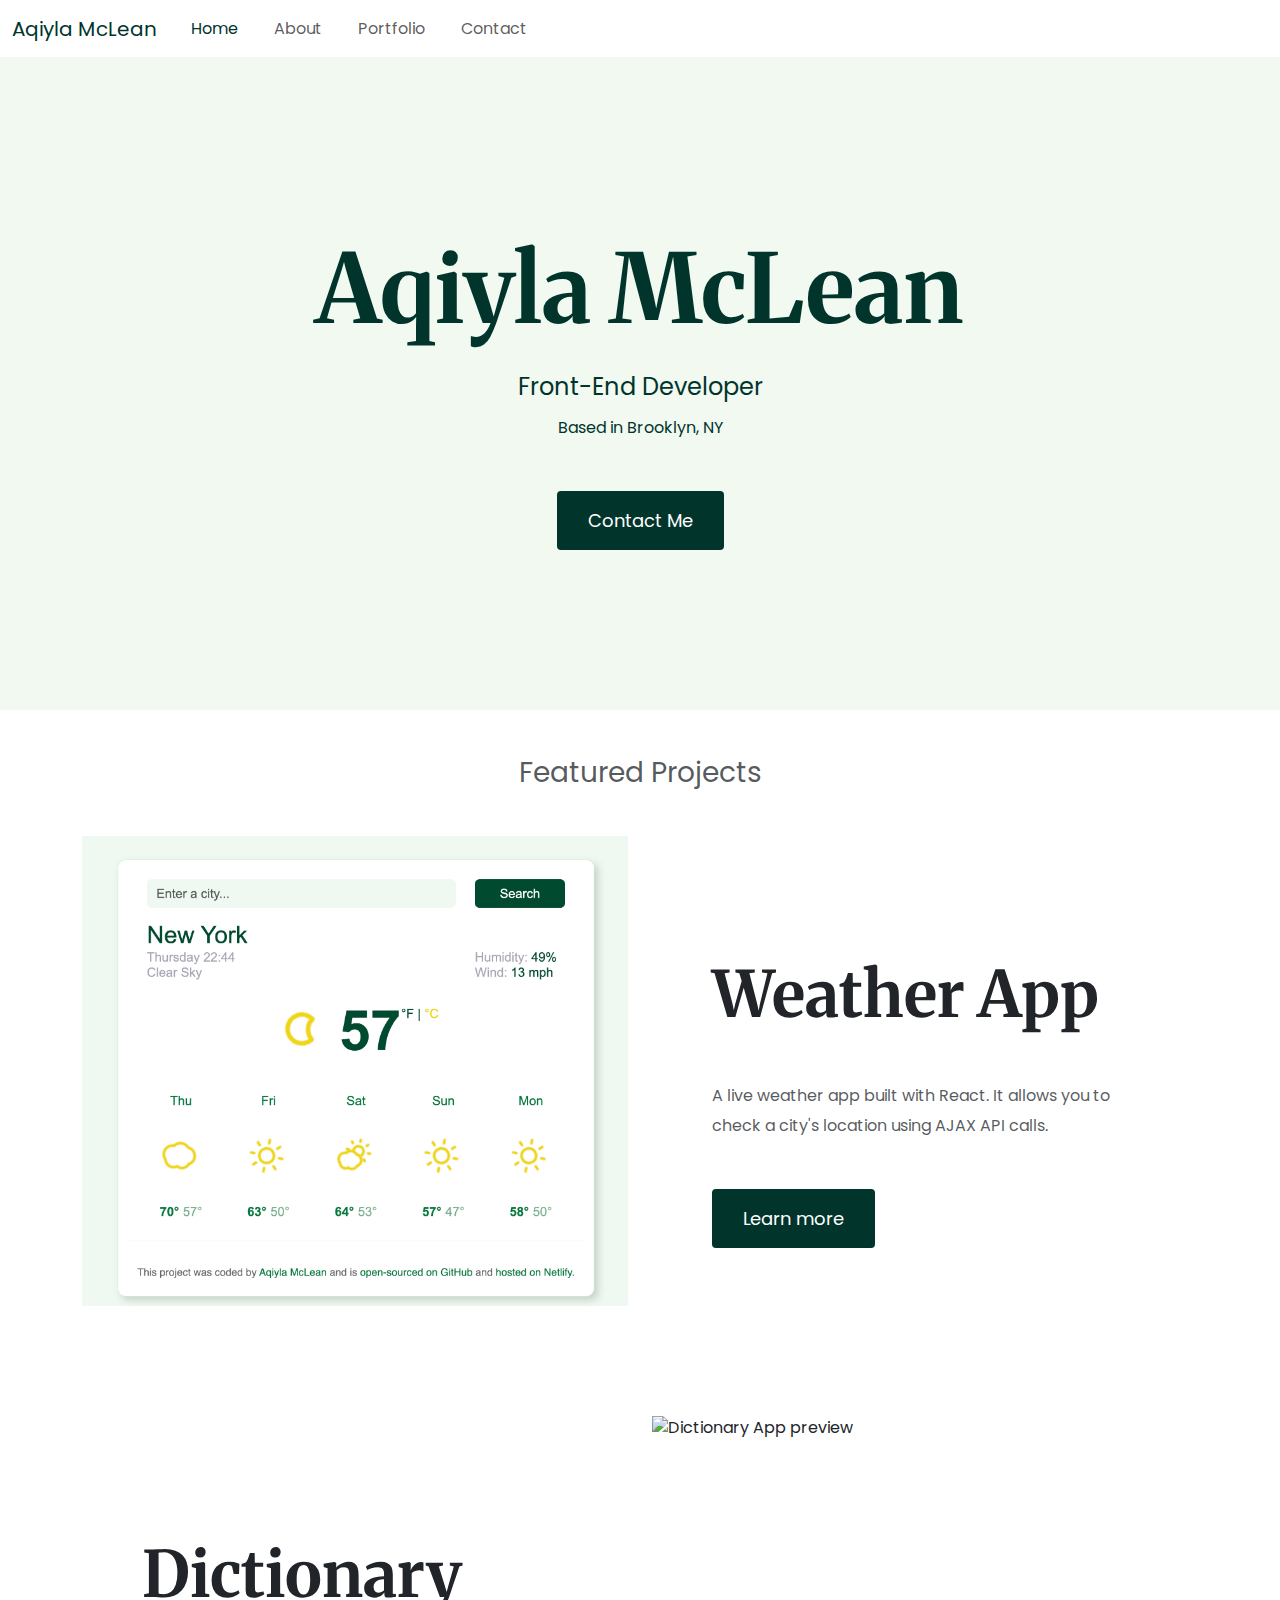
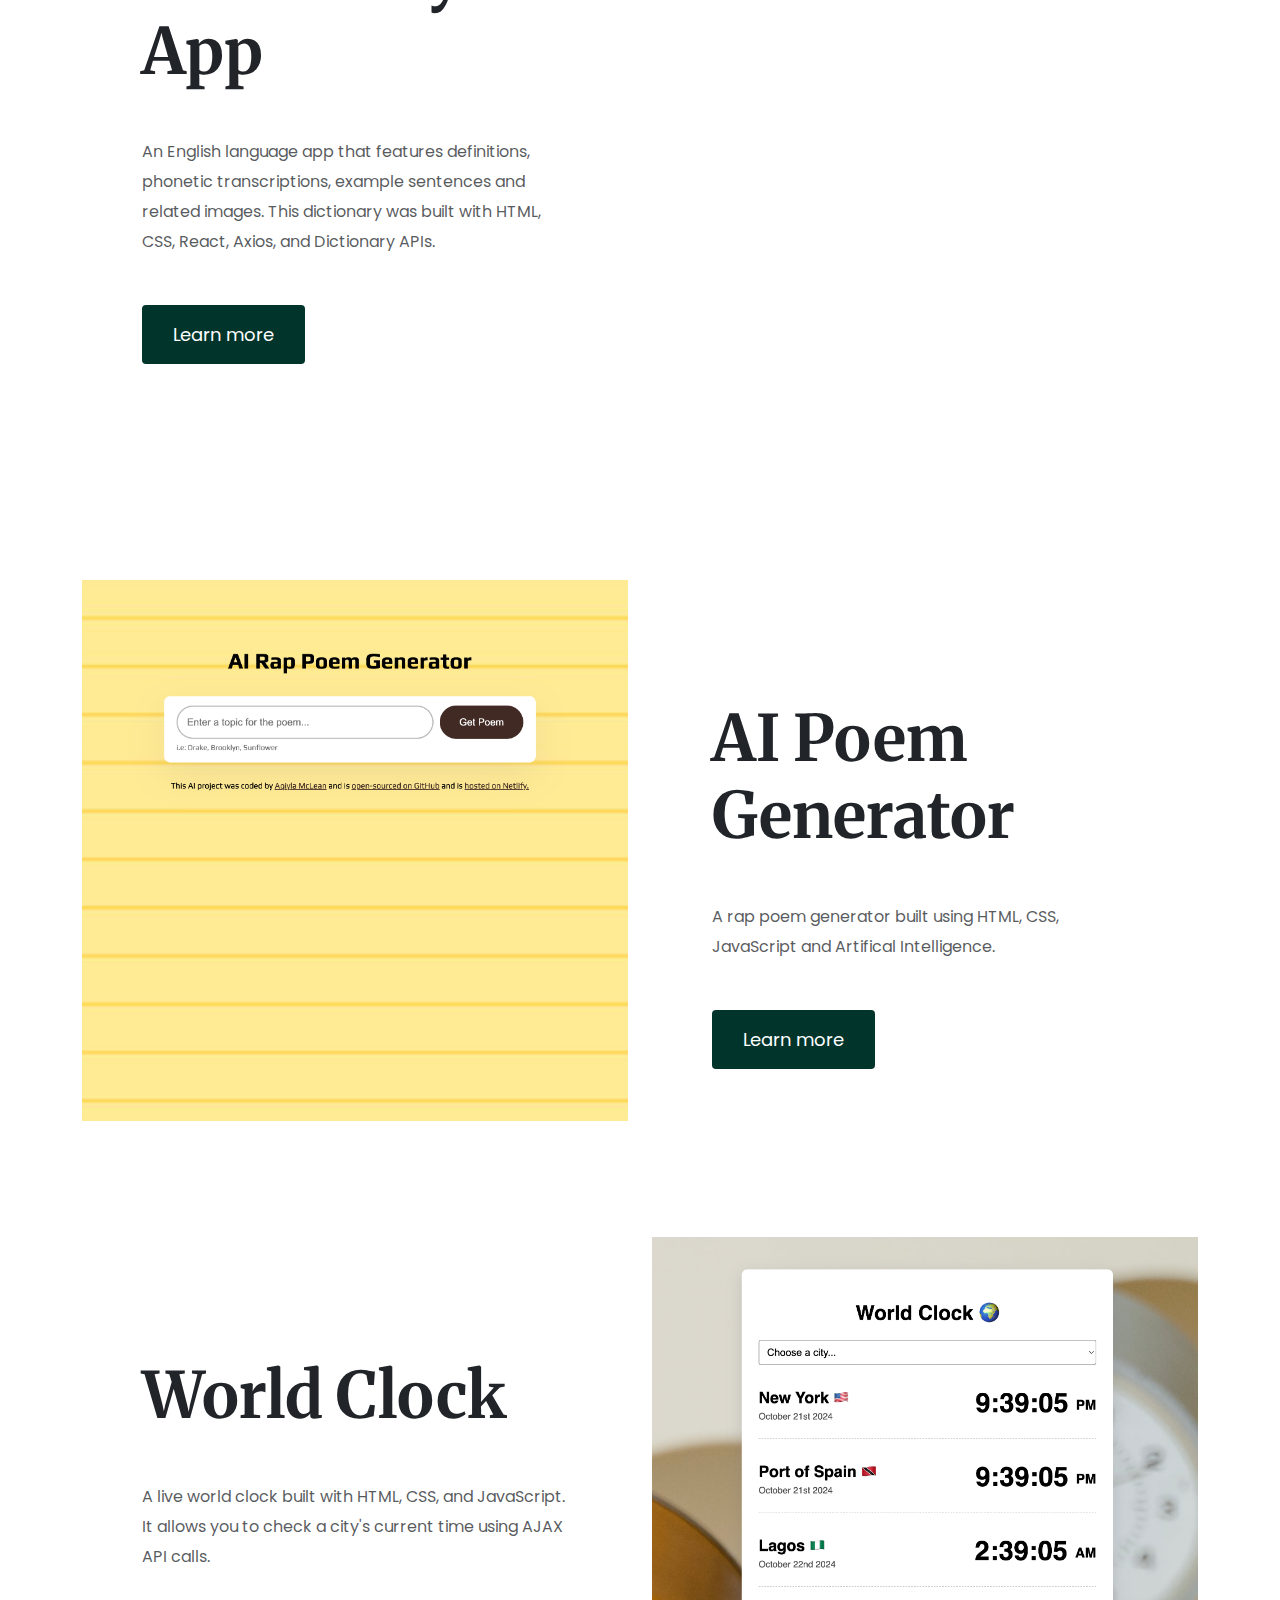
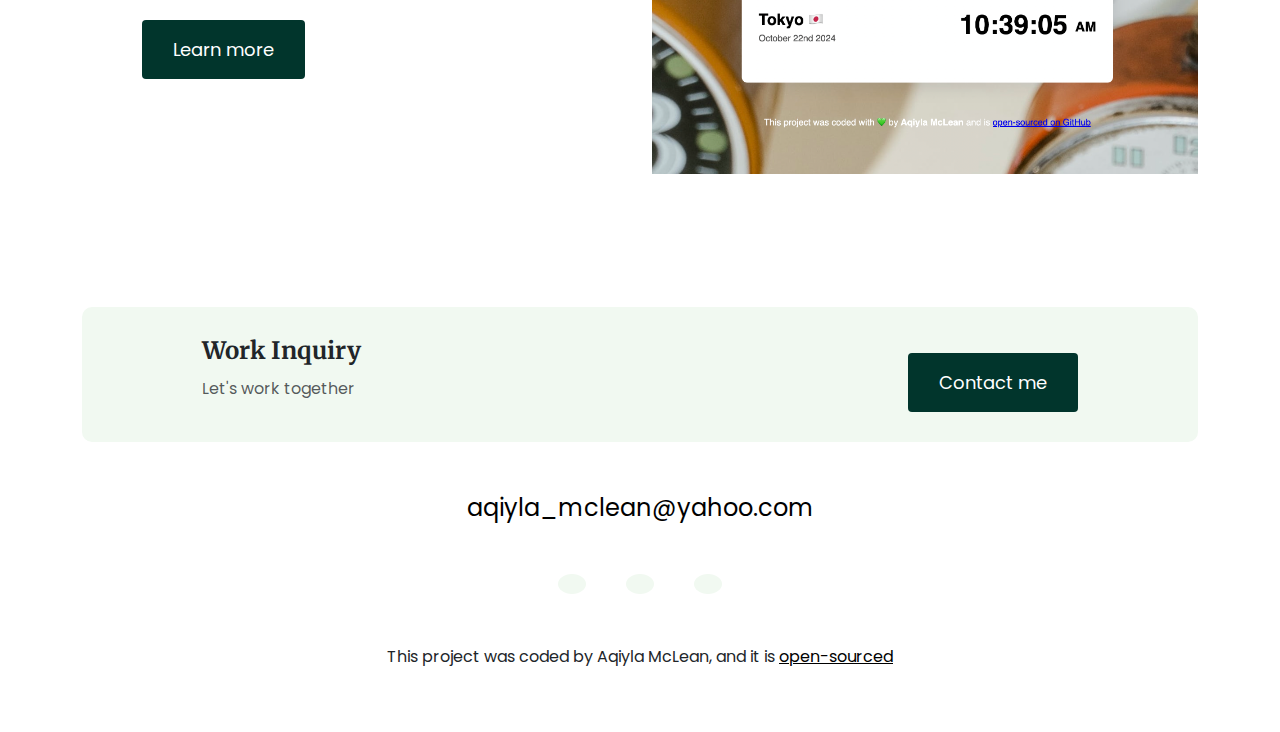
==== commit 864f762a: "Added my resume and file icon to all pages" ====
--- a/index.html
+++ b/index.html
@@ -119,10 +119,10 @@
           </div>
         </div>
       </div>
-      <div class="row mb-5">
-        <div class="col-md-6 mb-5">
-          <div class="project-description">
-            <h2 class="mb-5">Dictionary App</h2>
+      <div class="row mb-5 flex-item">
+        <div class="col-md-6 mb-5">
+          <div class="project-description">
+            <h2 class="mb-5 flex-description">Dictionary App</h2>
             <p class="mb-5 text-muted">
               An English language app that features definitions, phonetic
               transcriptions, example sentences and related images. This
@@ -137,7 +137,7 @@
             >
           </div>
         </div>
-        <div class="col-md-6">
+        <div class="col-md-6 flex-description">
           <img
             src="images/dictionary-app.png"
             class="img-fluid"
@@ -169,10 +169,10 @@
           </div>
         </div>
       </div>
-      <div class="row mb-5">
-        <div class="col-md-6 mb-5">
-          <div class="project-description">
-            <h2 class="mb-5">World Clock</h2>
+      <div class="row mb-5 flex-item">
+        <div class="col-md-6 mb-5">
+          <div class="project-description">
+            <h2 class="mb-5 flex-description">World Clock</h2>
             <p class="mb-5 text-muted">
               A live world clock built with HTML, CSS, and JavaScript. It allows
               you to check a city's current time using AJAX API calls.
@@ -185,7 +185,7 @@
             >
           </div>
         </div>
-        <div class="col-md-6">
+        <div class="col-md-6 flex-description">
           <img
             src="images/world-clock.png"
             class="img-fluid"
@@ -228,6 +228,12 @@
             target="_blank"
             title="GitHub Profile"
             ><i class="fa-brands fa-github"></i
+          ></a>
+          <a
+            href="./resume/Aqiyla McLean - Frontend Dev Resume.pdf"
+            target="_blank"
+            title="My Resume"
+            ><i class="fa-solid fa-file"></i
           ></a>
         </div>
         <p class="text-center mt-5">
--- a/styles/portfolio.css
+++ b/styles/portfolio.css
@@ -158,6 +158,14 @@
     padding: 0;
     text-align: center;
   }
+
+  .flex-item {
+    flex-direction: column-reverse;
+  }
+
+  .flex-description {
+    margin-top: 60px;
+  }
 }
 
 .about-section {
